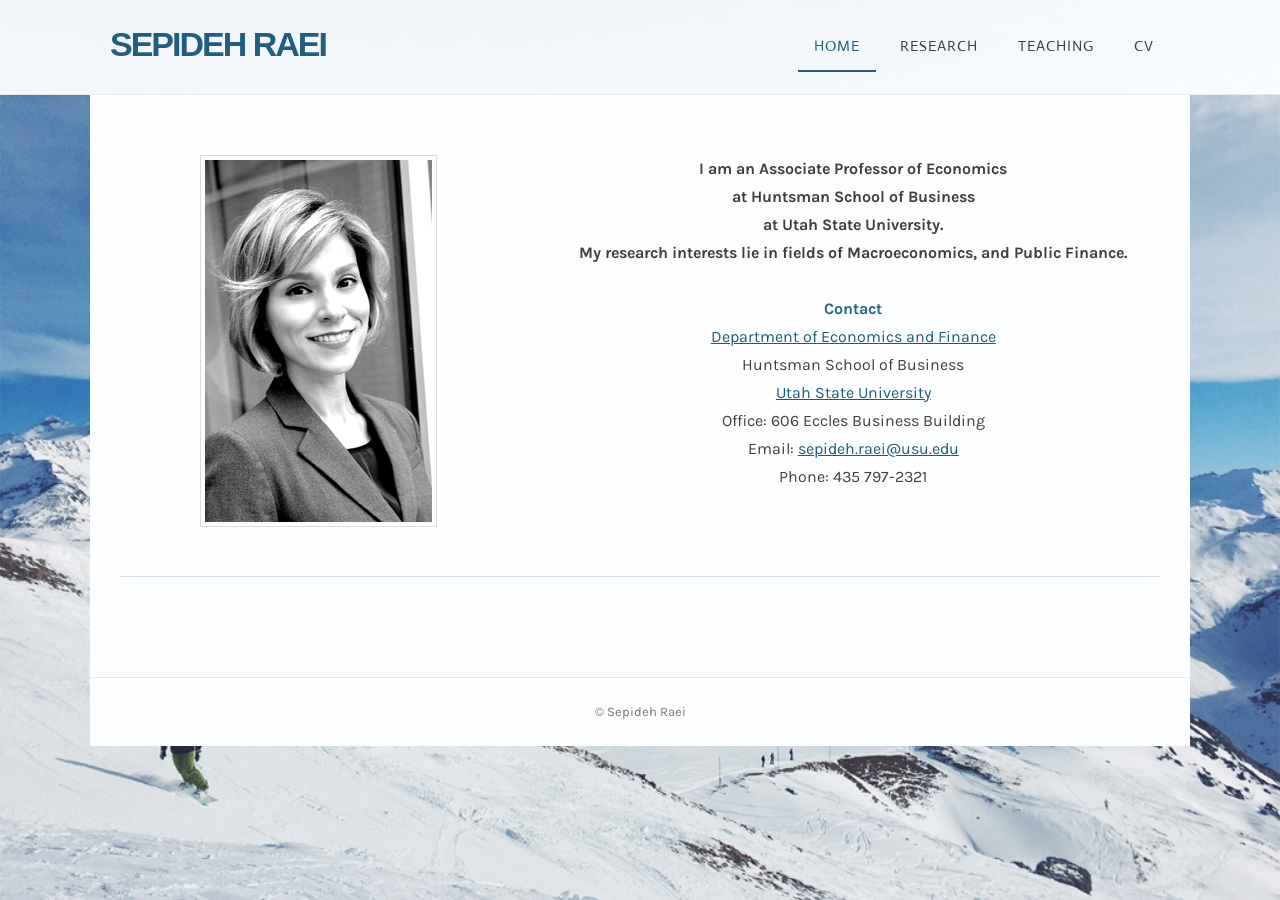
==== index.html @ d69e1bb4 "first draft" ====
<!DOCTYPE html>
<html lang="en">
<head>
	<meta charset="utf-8" />
	<meta name="viewport" content="width=device-width, initial-scale=1.0" />
	<title>Sepideh Raei - Home</title>
	<meta name="description" content="Sepideh Raei — Associate Professor of Economics at the Huntsman School of Business, Utah State University. Research in Macroeconomics and Public Finance." />
	<meta property="og:site_name" content="SEPIDEH RAEI" />
	<meta property="og:title" content="SEPIDEH RAEI" />
	<meta property="og:image" content="images/profile.png" />
	<link href="https://fonts.googleapis.com/css2?family=Karla:ital,wght@0,400;0,700;1,400&family=Actor&family=Bree+Serif&display=swap" rel="stylesheet" />
	<link rel="stylesheet" href="css/style.css" />
</head>
<body>

	<div id="header-wrap">
		<div id="header" class="container">
			<div id="logo"><a href="index.html">Sepideh Raei</a></div>
			<input type="checkbox" id="nav-toggle" />
			<label class="hamburger" for="nav-toggle">&#9776;</label>
			<nav class="site-nav">
				<ul>
					<li class="active"><a href="index.html">Home</a></li>
					<li><a href="research.html">Research</a></li>
					<li><a href="teaching.html">Teaching</a></li>
					<li><a href="cv.html">CV</a></li>
				</ul>
			</nav>
		</div>
	</div>

	<div id="main-wrap">
		<div class="home-columns">
			<div class="photo">
				<img src="images/profile.png" alt="Sepideh Raei" />
			</div>
			<div class="intro">
				<p class="lead">
					I am an Associate Professor of Economics<br />
					at Huntsman School of Business<br />
					at Utah State University.
				</p>
				<p class="lead">
					My research interests lie in fields of Macroeconomics, and Public Finance.
				</p>
				<br />
				<p>
					<span class="contact-label">Contact</span><br />
					<a href="https://huntsman.usu.edu/economicsandfinance/" target="_blank" rel="noopener">Department of Economics and Finance</a><br />
					Huntsman School of Business<br />
					<a href="https://www.usu.edu" target="_blank" rel="noopener">Utah State University</a><br />
					Office: 606 Eccles Business Building<br />
					Email: <a href="mailto:sepideh.raei@usu.edu">sepideh.raei@usu.edu</a><br />
					Phone: 435 797-2321
				</p>
			</div>
		</div>

		<hr class="styled-hr" />
	</div>

	<div id="footer-wrap">
		&copy; Sepideh Raei
	</div>

</body>
</html>
---- css/style.css ----
/* Replicated from the Weebly "Paper Trail" style theme used on sepidehraei.weebly.com */

:root {
  --title-color: #215d80;
  --body-text: #170e51;
  --muted-text: #3f3f3f;
  --accent: #24678d;
  --link-color: #205a7b;
  --section-bg: #fcfeff;
}

* {
  margin: 0;
  padding: 0;
  box-sizing: border-box;
}

html {
  scroll-behavior: smooth;
}

body {
  font-family: "Karla", "Helvetica Neue", Arial, sans-serif;
  font-size: 16px;
  line-height: 28px;
  color: var(--body-text);
  background-image: url("../images/background.png");
  background-repeat: no-repeat;
  background-position: 50% 41%;
  background-size: cover;
  background-attachment: fixed;
  background-color: var(--section-bg);
}

a {
  color: var(--link-color);
  text-decoration: underline;
}

a:hover {
  color: #205878;
}

.container {
  max-width: 1100px;
  margin: 0 auto;
  padding: 0 20px;
}

/* ---------- Header ---------- */

#header-wrap {
  background: rgba(252, 254, 255, 0.95);
  border-bottom: 1px solid #e3e9ee;
}

#header {
  display: flex;
  align-items: center;
  justify-content: space-between;
  flex-wrap: wrap;
  padding: 22px 20px;
}

#logo a {
  font-family: "Trebuchet MS", "Segoe UI", sans-serif;
  font-size: 34px;
  font-weight: 700;
  letter-spacing: -2px;
  text-transform: uppercase;
  color: var(--title-color);
  text-decoration: none;
}

nav.site-nav ul {
  list-style: none;
  display: flex;
  gap: 8px;
}

nav.site-nav a {
  font-family: "Actor", "Karla", sans-serif;
  display: block;
  padding: 10px 16px;
  font-size: 15px;
  color: var(--muted-text);
  text-decoration: none;
  text-transform: uppercase;
  letter-spacing: 1px;
}

nav.site-nav a:hover,
nav.site-nav li.active a {
  color: var(--title-color);
  border-bottom: 2px solid var(--title-color);
}

/* Mobile nav toggle */
#nav-toggle {
  display: none;
}

.hamburger {
  display: none;
  font-size: 28px;
  cursor: pointer;
  color: var(--title-color);
}

/* ---------- Main content ---------- */

#main-wrap {
  background-color: var(--section-bg);
  max-width: 1100px;
  margin: 0 auto;
  min-height: 60vh;
  padding: 40px 30px 60px;
}

h2.wsite-content-title {
  font-family: "Droid Sans", "Verdana", sans-serif;
  font-size: 27px;
  margin-bottom: 16px;
}

.paragraph {
  margin-bottom: 16px;
}

.section-heading {
  font-size: 24px;
  font-style: italic;
  font-weight: bold;
  color: #13094d;
  margin: 30px 0 10px;
}

.styled-hr {
  border: 0;
  border-top: 1px solid #d7dee4;
  margin: 40px 0;
}

/* Home page two-column layout */

.home-columns {
  display: flex;
  align-items: flex-start;
  gap: 30px;
  flex-wrap: wrap;
  padding-top: 20px;
}

.home-columns .photo {
  flex: 1 1 300px;
  text-align: center;
}

.home-columns .photo img {
  width: auto;
  max-width: 100%;
  border: 1px solid #dcdcdc;
  padding: 4px;
  background: #fff;
}

.home-columns .intro {
  flex: 2 1 420px;
  text-align: center;
  color: var(--muted-text);
}

.home-columns .intro .lead {
  font-weight: bold;
  color: var(--muted-text);
}

.contact-label {
  font-weight: bold;
  color: var(--accent);
}

/* Research page */

.pub-list {
  text-align: justify;
}

.pub-list ul {
  margin: 18px 0 6px 24px;
}

.pub-title a {
  color: var(--accent);
  font-size: 18px;
  font-weight: bold;
  font-style: italic;
}

.pub-meta {
  font-style: italic;
  color: #626262;
}

.abstract {
  font-style: italic;
  font-size: 15px;
  color: var(--body-text);
  margin: 8px 0 20px 24px;
}

/* Teaching page */

.teaching h3 {
  font-size: 22px;
  color: var(--accent);
  margin: 28px 0 8px;
}

.teaching h3 .subtitle {
  font-size: 18px;
}

.teaching ul {
  margin: 8px 0 8px 28px;
  color: #2a2a2a;
}

/* CV page */

.wsite-button {
  display: inline-block;
  background: var(--title-color);
  color: #fff;
  font-family: "Bree Serif", Georgia, serif;
  font-size: 16px;
  padding: 14px 28px;
  border-radius: 3px;
  text-decoration: none;
  margin: 10px 0;
}

.wsite-button:hover {
  background: #1a4a66;
  color: #fff;
}

.small-note {
  font-size: 13px;
  color: var(--muted-text);
}

/* ---------- Footer ---------- */

#footer-wrap {
  max-width: 1100px;
  margin: 0 auto;
  background: var(--section-bg);
  border-top: 1px solid #e3e9ee;
  padding: 20px 30px;
  font-size: 13px;
  color: #777;
  text-align: center;
}

/* ---------- Responsive ---------- */

@media screen and (max-width: 767px) {
  body {
    font-size: 15px;
    line-height: 25px;
  }

  #header {
    padding: 16px 20px;
  }

  #logo a {
    font-size: 26px;
  }

  .hamburger {
    display: block;
  }

  nav.site-nav {
    display: none;
    width: 100%;
  }

  #nav-toggle:checked ~ nav.site-nav {
    display: block;
  }

  nav.site-nav ul {
    flex-direction: column;
    gap: 0;
    padding-top: 10px;
  }

  .home-columns .intro {
    text-align: center;
  }
}
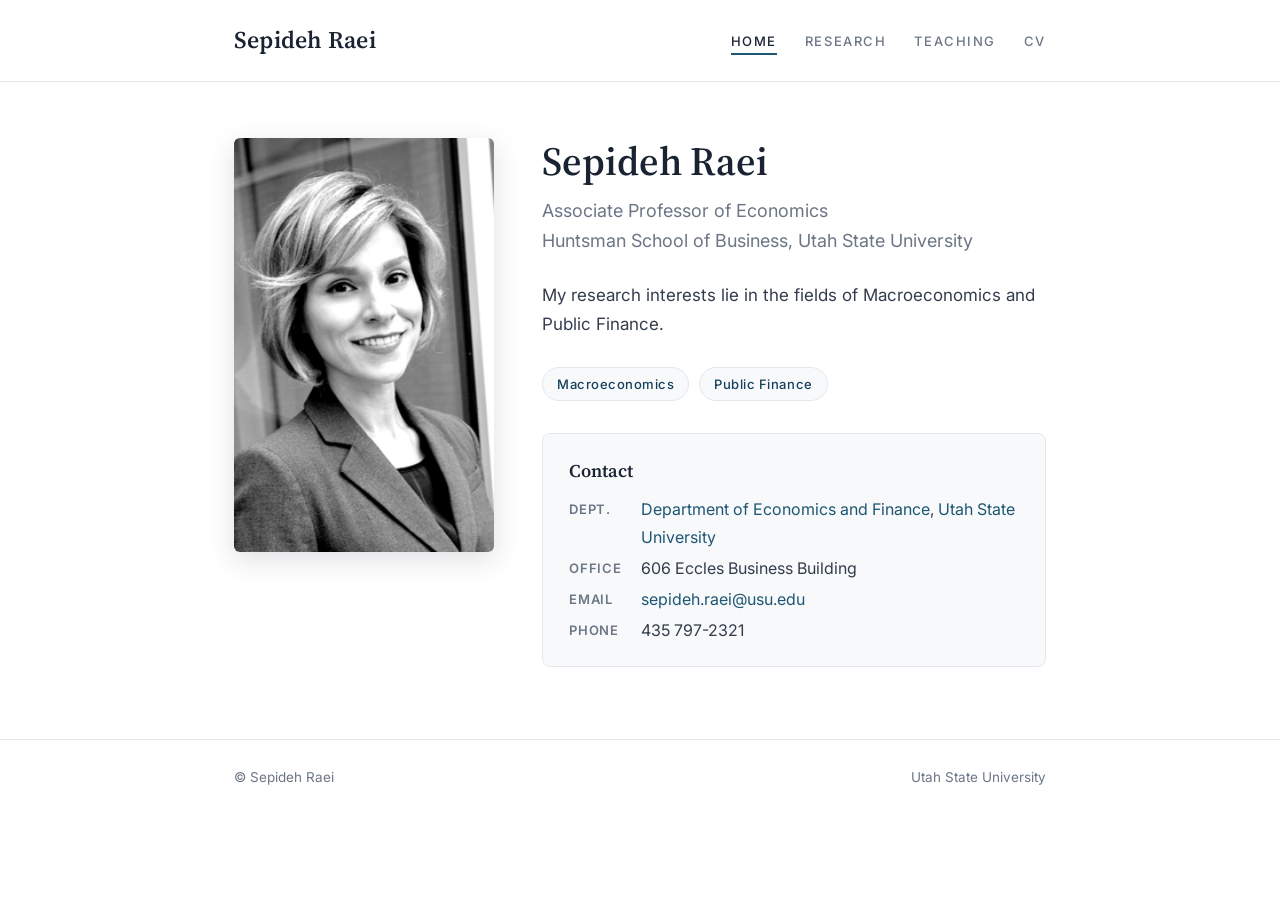
==== commit ebfab275: "Merge pull request #1 from SepidehRaei/dev Redesign: clean professional academic style, no backgroun" ====
--- a/index.html
+++ b/index.html
@@ -3,12 +3,12 @@
 <head>
 	<meta charset="utf-8" />
 	<meta name="viewport" content="width=device-width, initial-scale=1.0" />
-	<title>Sepideh Raei - Home</title>
+	<title>Sepideh Raei — Associate Professor of Economics</title>
 	<meta name="description" content="Sepideh Raei — Associate Professor of Economics at the Huntsman School of Business, Utah State University. Research in Macroeconomics and Public Finance." />
-	<meta property="og:site_name" content="SEPIDEH RAEI" />
-	<meta property="og:title" content="SEPIDEH RAEI" />
+	<meta property="og:site_name" content="Sepideh Raei" />
+	<meta property="og:title" content="Sepideh Raei" />
 	<meta property="og:image" content="images/profile.png" />
-	<link href="https://fonts.googleapis.com/css2?family=Karla:ital,wght@0,400;0,700;1,400&family=Actor&family=Bree+Serif&display=swap" rel="stylesheet" />
+	<link href="https://fonts.googleapis.com/css2?family=Inter:wght@400;500;600&family=Source+Serif+4:opsz,wght@8..60,400;8..60,600&display=swap" rel="stylesheet" />
 	<link rel="stylesheet" href="css/style.css" />
 </head>
 <body>
@@ -29,38 +29,47 @@
 		</div>
 	</div>
 
-	<div id="main-wrap">
-		<div class="home-columns">
-			<div class="photo">
-				<img src="images/profile.png" alt="Sepideh Raei" />
-			</div>
-			<div class="intro">
-				<p class="lead">
-					I am an Associate Professor of Economics<br />
-					at Huntsman School of Business<br />
-					at Utah State University.
-				</p>
-				<p class="lead">
-					My research interests lie in fields of Macroeconomics, and Public Finance.
-				</p>
-				<br />
-				<p>
-					<span class="contact-label">Contact</span><br />
-					<a href="https://huntsman.usu.edu/economicsandfinance/" target="_blank" rel="noopener">Department of Economics and Finance</a><br />
-					Huntsman School of Business<br />
-					<a href="https://www.usu.edu" target="_blank" rel="noopener">Utah State University</a><br />
-					Office: 606 Eccles Business Building<br />
-					Email: <a href="mailto:sepideh.raei@usu.edu">sepideh.raei@usu.edu</a><br />
-					Phone: 435 797-2321
-				</p>
+	<main>
+		<div class="container">
+			<div class="hero">
+				<div class="photo">
+					<img src="images/profile.png" alt="Portrait of Sepideh Raei" />
+				</div>
+				<div class="intro">
+					<h1>Sepideh Raei</h1>
+					<p class="role">Associate Professor of Economics<br />
+					Huntsman School of Business, Utah State University</p>
+
+					<p class="lead">My research interests lie in the fields of Macroeconomics and Public Finance.</p>
+
+					<div class="interests">
+						<span>Macroeconomics</span>
+						<span>Public Finance</span>
+					</div>
+
+					<div class="contact-card">
+						<h2>Contact</h2>
+						<dl>
+							<dt>Dept.</dt>
+							<dd><a href="https://huntsman.usu.edu/economicsandfinance/" target="_blank" rel="noopener">Department of Economics and Finance</a>, <a href="https://www.usu.edu" target="_blank" rel="noopener">Utah State University</a></dd>
+							<dt>Office</dt>
+							<dd>606 Eccles Business Building</dd>
+							<dt>Email</dt>
+							<dd><a href="mailto:sepideh.raei@usu.edu">sepideh.raei@usu.edu</a></dd>
+							<dt>Phone</dt>
+							<dd>435 797-2321</dd>
+						</dl>
+					</div>
+				</div>
 			</div>
 		</div>
-
-		<hr class="styled-hr" />
-	</div>
+	</main>
 
 	<div id="footer-wrap">
-		&copy; Sepideh Raei
+		<div class="container">
+			<span>&copy; Sepideh Raei</span>
+			<span>Utah State University</span>
+		</div>
 	</div>
 
 </body>
--- a/css/style.css
+++ b/css/style.css
@@ -1,12 +1,17 @@
-/* Replicated from the Weebly "Paper Trail" style theme used on sepidehraei.weebly.com */
+/* Redesign (dev branch): clean, professional academic style.
+   No background image — white canvas, serif display type, restrained accent color. */
 
 :root {
-  --title-color: #215d80;
-  --body-text: #170e51;
-  --muted-text: #3f3f3f;
-  --accent: #24678d;
-  --link-color: #205a7b;
-  --section-bg: #fcfeff;
+  --ink: #1a2332;
+  --body-text: #333d4d;
+  --muted: #6b7686;
+  --accent: #1f5673;
+  --accent-dark: #16405a;
+  --rule: #e4e8ee;
+  --bg: #ffffff;
+  --bg-soft: #f7f9fb;
+  --serif: "Source Serif 4", Georgia, "Times New Roman", serif;
+  --sans: "Inter", "Helvetica Neue", Arial, sans-serif;
 }
 
 * {
@@ -20,38 +25,40 @@
 }
 
 body {
-  font-family: "Karla", "Helvetica Neue", Arial, sans-serif;
+  font-family: var(--sans);
   font-size: 16px;
-  line-height: 28px;
+  line-height: 1.7;
   color: var(--body-text);
-  background-image: url("../images/background.png");
-  background-repeat: no-repeat;
-  background-position: 50% 41%;
-  background-size: cover;
-  background-attachment: fixed;
-  background-color: var(--section-bg);
+  background: var(--bg);
+  -webkit-font-smoothing: antialiased;
 }
 
 a {
-  color: var(--link-color);
-  text-decoration: underline;
+  color: var(--accent);
+  text-decoration: none;
+  border-bottom: 1px solid transparent;
+  transition: color 0.15s ease, border-color 0.15s ease;
 }
 
 a:hover {
-  color: #205878;
+  color: var(--accent-dark);
+  border-bottom-color: currentColor;
 }
 
 .container {
-  max-width: 1100px;
+  max-width: 860px;
   margin: 0 auto;
-  padding: 0 20px;
+  padding: 0 24px;
 }
 
 /* ---------- Header ---------- */
 
 #header-wrap {
-  background: rgba(252, 254, 255, 0.95);
-  border-bottom: 1px solid #e3e9ee;
+  border-bottom: 1px solid var(--rule);
+  background: var(--bg);
+  position: sticky;
+  top: 0;
+  z-index: 10;
 }
 
 #header {
@@ -59,40 +66,43 @@
   align-items: center;
   justify-content: space-between;
   flex-wrap: wrap;
-  padding: 22px 20px;
+  padding-top: 20px;
+  padding-bottom: 20px;
 }
 
 #logo a {
-  font-family: "Trebuchet MS", "Segoe UI", sans-serif;
-  font-size: 34px;
-  font-weight: 700;
-  letter-spacing: -2px;
-  text-transform: uppercase;
-  color: var(--title-color);
-  text-decoration: none;
+  font-family: var(--serif);
+  font-size: 24px;
+  font-weight: 600;
+  letter-spacing: 0.01em;
+  color: var(--ink);
+  border-bottom: none;
 }
 
 nav.site-nav ul {
   list-style: none;
   display: flex;
-  gap: 8px;
+  gap: 28px;
 }
 
 nav.site-nav a {
-  font-family: "Actor", "Karla", sans-serif;
-  display: block;
-  padding: 10px 16px;
-  font-size: 15px;
-  color: var(--muted-text);
-  text-decoration: none;
+  font-size: 13px;
+  font-weight: 500;
+  letter-spacing: 0.12em;
   text-transform: uppercase;
-  letter-spacing: 1px;
-}
-
-nav.site-nav a:hover,
+  color: var(--muted);
+  padding: 4px 0;
+  border-bottom: 2px solid transparent;
+}
+
+nav.site-nav a:hover {
+  color: var(--ink);
+  border-bottom-color: var(--rule);
+}
+
 nav.site-nav li.active a {
-  color: var(--title-color);
-  border-bottom: 2px solid var(--title-color);
+  color: var(--ink);
+  border-bottom-color: var(--accent);
 }
 
 /* Mobile nav toggle */
@@ -102,181 +112,373 @@
 
 .hamburger {
   display: none;
-  font-size: 28px;
+  font-size: 26px;
   cursor: pointer;
-  color: var(--title-color);
-}
-
-/* ---------- Main content ---------- */
-
-#main-wrap {
-  background-color: var(--section-bg);
-  max-width: 1100px;
-  margin: 0 auto;
-  min-height: 60vh;
-  padding: 40px 30px 60px;
-}
-
-h2.wsite-content-title {
-  font-family: "Droid Sans", "Verdana", sans-serif;
-  font-size: 27px;
-  margin-bottom: 16px;
-}
-
-.paragraph {
-  margin-bottom: 16px;
-}
-
-.section-heading {
+  color: var(--ink);
+  line-height: 1;
+}
+
+/* ---------- Page scaffolding ---------- */
+
+main {
+  padding: 56px 0 72px;
+  min-height: 62vh;
+}
+
+.page-title {
+  font-family: var(--serif);
+  font-size: 34px;
+  font-weight: 600;
+  color: var(--ink);
+  margin-bottom: 6px;
+}
+
+.page-subtitle {
+  color: var(--muted);
+  margin-bottom: 40px;
+}
+
+h2.section-heading {
+  font-family: var(--serif);
   font-size: 24px;
+  font-weight: 600;
+  color: var(--ink);
+  margin: 48px 0 20px;
+  padding-bottom: 10px;
+  border-bottom: 1px solid var(--rule);
+}
+
+h2.section-heading:first-of-type {
+  margin-top: 0;
+}
+
+/* ---------- Home ---------- */
+
+.hero {
+  display: flex;
+  gap: 48px;
+  align-items: flex-start;
+  flex-wrap: wrap;
+}
+
+.hero .photo {
+  flex: 0 0 260px;
+}
+
+.hero .photo img {
+  width: 100%;
+  border-radius: 6px;
+  box-shadow: 0 8px 28px rgba(26, 35, 50, 0.14);
+}
+
+.hero .intro {
+  flex: 1 1 380px;
+}
+
+.hero h1 {
+  font-family: var(--serif);
+  font-size: 40px;
+  font-weight: 600;
+  line-height: 1.15;
+  color: var(--ink);
+  margin-bottom: 12px;
+}
+
+.hero .role {
+  font-size: 18px;
+  color: var(--muted);
+  margin-bottom: 24px;
+}
+
+.hero .lead {
+  font-size: 17px;
+  margin-bottom: 28px;
+}
+
+.interests {
+  display: flex;
+  gap: 10px;
+  flex-wrap: wrap;
+  margin-bottom: 32px;
+}
+
+.interests span {
+  font-size: 13px;
+  font-weight: 500;
+  letter-spacing: 0.04em;
+  color: var(--accent-dark);
+  background: var(--bg-soft);
+  border: 1px solid var(--rule);
+  border-radius: 999px;
+  padding: 5px 14px;
+}
+
+.contact-card {
+  background: var(--bg-soft);
+  border: 1px solid var(--rule);
+  border-radius: 8px;
+  padding: 22px 26px;
+}
+
+.contact-card h2 {
+  font-family: var(--serif);
+  font-size: 18px;
+  font-weight: 600;
+  color: var(--ink);
+  margin-bottom: 10px;
+}
+
+.contact-card dl {
+  display: grid;
+  grid-template-columns: 72px 1fr;
+  row-gap: 4px;
+}
+
+.contact-card dt {
+  font-size: 13px;
+  font-weight: 600;
+  letter-spacing: 0.06em;
+  text-transform: uppercase;
+  color: var(--muted);
+  line-height: 27px;
+}
+
+.contact-card dd {
+  margin: 0;
+}
+
+/* ---------- Research ---------- */
+
+.pub {
+  padding: 22px 0;
+  border-bottom: 1px solid var(--rule);
+}
+
+.pub:last-child {
+  border-bottom: none;
+}
+
+.pub .title {
+  font-family: var(--serif);
+  font-size: 19px;
+  font-weight: 600;
+  line-height: 1.4;
+  color: var(--ink);
+}
+
+.pub .title a {
+  color: inherit;
+}
+
+.pub .title a:hover {
+  color: var(--accent);
+}
+
+.pub .meta {
+  font-size: 15px;
+  color: var(--muted);
+  margin-top: 4px;
+}
+
+.pub .meta .journal {
   font-style: italic;
-  font-weight: bold;
-  color: #13094d;
-  margin: 30px 0 10px;
-}
-
-.styled-hr {
-  border: 0;
-  border-top: 1px solid #d7dee4;
-  margin: 40px 0;
-}
-
-/* Home page two-column layout */
-
-.home-columns {
+}
+
+.pub .links {
+  margin-top: 8px;
   display: flex;
-  align-items: flex-start;
-  gap: 30px;
+  gap: 10px;
   flex-wrap: wrap;
-  padding-top: 20px;
-}
-
-.home-columns .photo {
-  flex: 1 1 300px;
+}
+
+.pub .links a {
+  font-size: 12.5px;
+  font-weight: 500;
+  letter-spacing: 0.05em;
+  text-transform: uppercase;
+  color: var(--accent);
+  border: 1px solid var(--rule);
+  border-radius: 4px;
+  padding: 3px 10px;
+}
+
+.pub .links a:hover {
+  border-color: var(--accent);
+  background: var(--bg-soft);
+}
+
+.pub details {
+  margin-top: 10px;
+}
+
+.pub summary {
+  font-size: 13.5px;
+  font-weight: 500;
+  letter-spacing: 0.05em;
+  text-transform: uppercase;
+  color: var(--muted);
+  cursor: pointer;
+  user-select: none;
+}
+
+.pub summary:hover {
+  color: var(--accent);
+}
+
+.pub details p {
+  font-size: 15px;
+  line-height: 1.75;
+  color: var(--body-text);
+  margin-top: 10px;
+  padding-left: 16px;
+  border-left: 3px solid var(--rule);
+}
+
+ul.wip-list {
+  list-style: none;
+}
+
+ul.wip-list li {
+  padding: 14px 0;
+  border-bottom: 1px solid var(--rule);
+}
+
+ul.wip-list li:last-child {
+  border-bottom: none;
+}
+
+ul.wip-list .title {
+  font-family: var(--serif);
+  font-size: 17px;
+  font-weight: 600;
+  color: var(--ink);
+}
+
+ul.wip-list .coauthors {
+  font-size: 15px;
+  color: var(--muted);
+}
+
+/* ---------- Teaching ---------- */
+
+.teaching-block {
+  margin-bottom: 8px;
+}
+
+.teaching-block h3 {
+  font-family: var(--serif);
+  font-size: 19px;
+  font-weight: 600;
+  color: var(--ink);
+  margin: 28px 0 8px;
+}
+
+.teaching-block h3 .subtitle {
+  font-size: 15px;
+  font-weight: 400;
+  color: var(--muted);
+}
+
+.teaching-block p.level {
+  font-size: 13px;
+  font-weight: 600;
+  letter-spacing: 0.06em;
+  text-transform: uppercase;
+  color: var(--muted);
+  margin-top: 14px;
+}
+
+.teaching-block ul {
+  list-style: none;
+  margin-top: 6px;
+}
+
+.teaching-block li {
+  padding: 7px 0 7px 18px;
+  position: relative;
+}
+
+.teaching-block li::before {
+  content: "";
+  position: absolute;
+  left: 0;
+  top: 17px;
+  width: 6px;
+  height: 6px;
+  border-radius: 50%;
+  background: var(--accent);
+  opacity: 0.55;
+}
+
+.award-year {
+  color: var(--muted);
+  font-size: 14px;
+}
+
+/* ---------- CV ---------- */
+
+.cv-card {
+  background: var(--bg-soft);
+  border: 1px solid var(--rule);
+  border-radius: 8px;
+  padding: 40px;
   text-align: center;
-}
-
-.home-columns .photo img {
-  width: auto;
-  max-width: 100%;
-  border: 1px solid #dcdcdc;
-  padding: 4px;
-  background: #fff;
-}
-
-.home-columns .intro {
-  flex: 2 1 420px;
-  text-align: center;
-  color: var(--muted-text);
-}
-
-.home-columns .intro .lead {
-  font-weight: bold;
-  color: var(--muted-text);
-}
-
-.contact-label {
-  font-weight: bold;
-  color: var(--accent);
-}
-
-/* Research page */
-
-.pub-list {
-  text-align: justify;
-}
-
-.pub-list ul {
-  margin: 18px 0 6px 24px;
-}
-
-.pub-title a {
-  color: var(--accent);
-  font-size: 18px;
-  font-weight: bold;
-  font-style: italic;
-}
-
-.pub-meta {
-  font-style: italic;
-  color: #626262;
-}
-
-.abstract {
-  font-style: italic;
+  max-width: 480px;
+  margin: 24px auto 0;
+}
+
+.cv-card p {
+  margin-bottom: 22px;
+  color: var(--muted);
+}
+
+.button {
+  display: inline-block;
+  background: var(--accent);
+  color: #fff;
   font-size: 15px;
-  color: var(--body-text);
-  margin: 8px 0 20px 24px;
-}
-
-/* Teaching page */
-
-.teaching h3 {
-  font-size: 22px;
-  color: var(--accent);
-  margin: 28px 0 8px;
-}
-
-.teaching h3 .subtitle {
-  font-size: 18px;
-}
-
-.teaching ul {
-  margin: 8px 0 8px 28px;
-  color: #2a2a2a;
-}
-
-/* CV page */
-
-.wsite-button {
-  display: inline-block;
-  background: var(--title-color);
+  font-weight: 600;
+  letter-spacing: 0.03em;
+  padding: 13px 30px;
+  border-radius: 6px;
+  border-bottom: none;
+  transition: background 0.15s ease;
+}
+
+.button:hover {
+  background: var(--accent-dark);
   color: #fff;
-  font-family: "Bree Serif", Georgia, serif;
-  font-size: 16px;
-  padding: 14px 28px;
-  border-radius: 3px;
-  text-decoration: none;
-  margin: 10px 0;
-}
-
-.wsite-button:hover {
-  background: #1a4a66;
-  color: #fff;
+  border-bottom: none;
 }
 
 .small-note {
-  font-size: 13px;
-  color: var(--muted-text);
+  font-size: 13.5px;
+  color: var(--muted);
+  margin-top: 18px;
 }
 
 /* ---------- Footer ---------- */
 
 #footer-wrap {
-  max-width: 1100px;
-  margin: 0 auto;
-  background: var(--section-bg);
-  border-top: 1px solid #e3e9ee;
-  padding: 20px 30px;
-  font-size: 13px;
-  color: #777;
-  text-align: center;
+  border-top: 1px solid var(--rule);
+  padding: 26px 0;
+  font-size: 13.5px;
+  color: var(--muted);
+}
+
+#footer-wrap .container {
+  display: flex;
+  justify-content: space-between;
+  flex-wrap: wrap;
+  gap: 8px;
 }
 
 /* ---------- Responsive ---------- */
 
-@media screen and (max-width: 767px) {
-  body {
-    font-size: 15px;
-    line-height: 25px;
-  }
-
+@media screen and (max-width: 720px) {
   #header {
-    padding: 16px 20px;
-  }
-
-  #logo a {
-    font-size: 26px;
+    padding-top: 14px;
+    padding-bottom: 14px;
   }
 
   .hamburger {
@@ -295,10 +497,34 @@
   nav.site-nav ul {
     flex-direction: column;
     gap: 0;
-    padding-top: 10px;
-  }
-
-  .home-columns .intro {
-    text-align: center;
-  }
-}
+    padding: 10px 0 6px;
+  }
+
+  nav.site-nav a {
+    display: block;
+    padding: 10px 0;
+  }
+
+  main {
+    padding: 36px 0 56px;
+  }
+
+  .hero h1 {
+    font-size: 32px;
+  }
+
+  .hero .photo {
+    flex-basis: 100%;
+    max-width: 300px;
+    margin: 0 auto;
+  }
+
+  .contact-card dl {
+    grid-template-columns: 1fr;
+  }
+
+  .contact-card dt {
+    line-height: 1.4;
+    margin-top: 8px;
+  }
+}
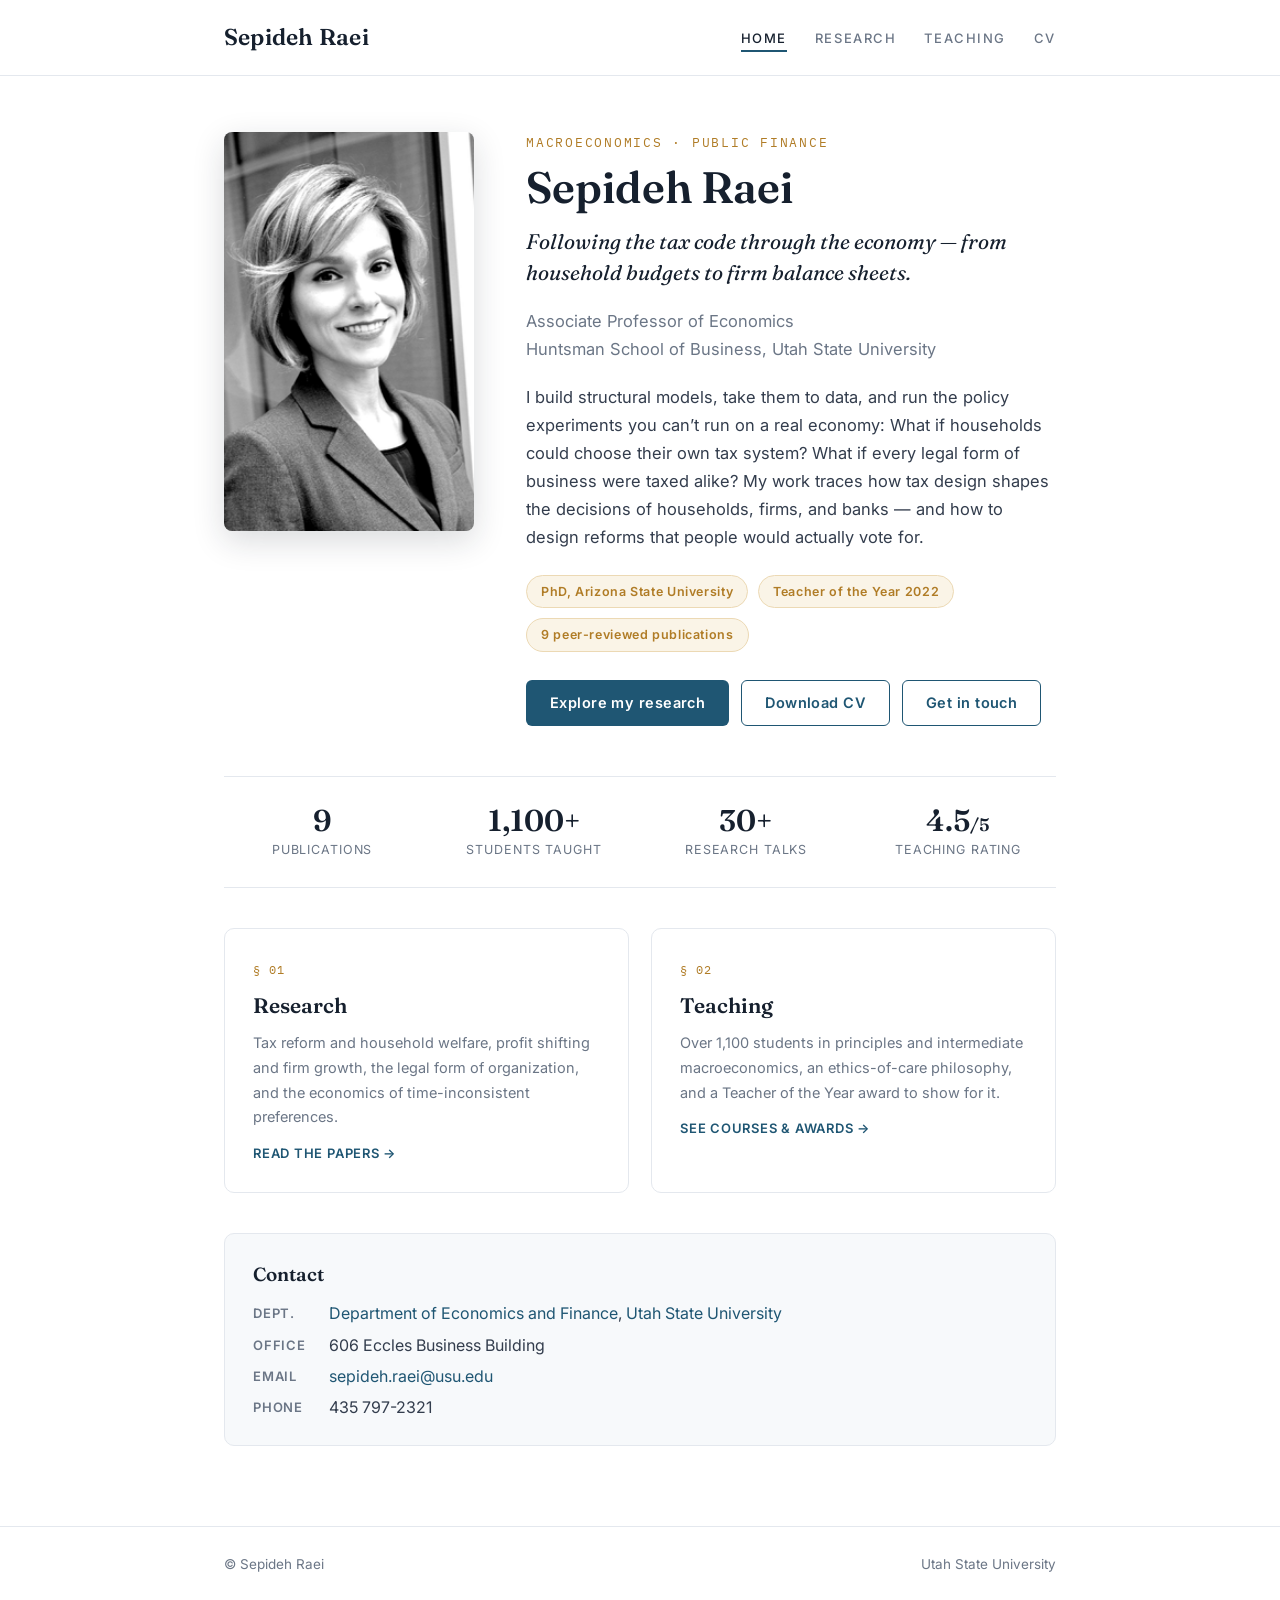
==== commit 79482121: "Redesign: featured research hooks, teaching philosophy & course cards, PJ-style typography - Researc" ====
--- a/index.html
+++ b/index.html
@@ -8,7 +8,7 @@
 	<meta property="og:site_name" content="Sepideh Raei" />
 	<meta property="og:title" content="Sepideh Raei" />
 	<meta property="og:image" content="images/profile.png" />
-	<link href="https://fonts.googleapis.com/css2?family=Inter:wght@400;500;600&family=Source+Serif+4:opsz,wght@8..60,400;8..60,600&display=swap" rel="stylesheet" />
+	<link href="https://fonts.googleapis.com/css2?family=Inter:wght@400;500;600&family=Fraunces:ital,opsz,wght@0,9..144,400;0,9..144,600;1,9..144,400&family=IBM+Plex+Mono:wght@400;500&display=swap" rel="stylesheet" />
 	<link rel="stylesheet" href="css/style.css" />
 </head>
 <body>
@@ -36,31 +36,62 @@
 					<img src="images/profile.png" alt="Portrait of Sepideh Raei" />
 				</div>
 				<div class="intro">
+					<p class="eyebrow">Macroeconomics &middot; Public Finance</p>
 					<h1>Sepideh Raei</h1>
+					<p class="tagline">Following the tax code through the economy &mdash; from household budgets to firm balance sheets.</p>
 					<p class="role">Associate Professor of Economics<br />
 					Huntsman School of Business, Utah State University</p>
 
-					<p class="lead">My research interests lie in the fields of Macroeconomics and Public Finance.</p>
+					<p class="lead">I build structural models, take them to data, and run the policy experiments you can&rsquo;t run on a real economy: What if households could choose their own tax system? What if every legal form of business were taxed alike? My work traces how tax design shapes the decisions of households, firms, and banks &mdash; and how to design reforms that people would actually vote for.</p>
 
-					<div class="interests">
-						<span>Macroeconomics</span>
-						<span>Public Finance</span>
+					<div class="badges">
+						<span>PhD, Arizona State University</span>
+						<span>Teacher of the Year 2022</span>
+						<span>9 peer-reviewed publications</span>
 					</div>
 
-					<div class="contact-card">
-						<h2>Contact</h2>
-						<dl>
-							<dt>Dept.</dt>
-							<dd><a href="https://huntsman.usu.edu/economicsandfinance/" target="_blank" rel="noopener">Department of Economics and Finance</a>, <a href="https://www.usu.edu" target="_blank" rel="noopener">Utah State University</a></dd>
-							<dt>Office</dt>
-							<dd>606 Eccles Business Building</dd>
-							<dt>Email</dt>
-							<dd><a href="mailto:sepideh.raei@usu.edu">sepideh.raei@usu.edu</a></dd>
-							<dt>Phone</dt>
-							<dd>435 797-2321</dd>
-						</dl>
+					<div class="cta-row">
+						<a class="button" href="research.html">Explore my research</a>
+						<a class="button ghost" href="files/cv_sepideh_raei_junuary_2026.pdf">Download CV</a>
+						<a class="button ghost" href="mailto:sepideh.raei@usu.edu">Get in touch</a>
 					</div>
 				</div>
+			</div>
+
+			<div class="stats">
+				<div class="stat"><div class="n">9</div><div class="l">Publications</div></div>
+				<div class="stat"><div class="n">1,100+</div><div class="l">Students taught</div></div>
+				<div class="stat"><div class="n">30+</div><div class="l">Research talks</div></div>
+				<div class="stat"><div class="n">4.5<span style="font-size:60%">/5</span></div><div class="l">Teaching rating</div></div>
+			</div>
+
+			<div class="teasers">
+				<a class="teaser" href="research.html">
+					<span class="no">&sect; 01</span>
+					<h3>Research</h3>
+					<p>Tax reform and household welfare, profit shifting and firm growth, the legal form of organization, and the economics of time-inconsistent preferences.</p>
+					<span class="go">Read the papers &rarr;</span>
+				</a>
+				<a class="teaser" href="teaching.html">
+					<span class="no">&sect; 02</span>
+					<h3>Teaching</h3>
+					<p>Over 1,100 students in principles and intermediate macroeconomics, an ethics-of-care philosophy, and a Teacher of the Year award to show for it.</p>
+					<span class="go">See courses &amp; awards &rarr;</span>
+				</a>
+			</div>
+
+			<div class="contact-card">
+				<h2>Contact</h2>
+				<dl>
+					<dt>Dept.</dt>
+					<dd><a href="https://huntsman.usu.edu/economicsandfinance/" target="_blank" rel="noopener">Department of Economics and Finance</a>, <a href="https://www.usu.edu" target="_blank" rel="noopener">Utah State University</a></dd>
+					<dt>Office</dt>
+					<dd>606 Eccles Business Building</dd>
+					<dt>Email</dt>
+					<dd><a href="mailto:sepideh.raei@usu.edu">sepideh.raei@usu.edu</a></dd>
+					<dt>Phone</dt>
+					<dd>435 797-2321</dd>
+				</dl>
 			</div>
 		</div>
 	</main>
--- a/css/style.css
+++ b/css/style.css
@@ -1,17 +1,21 @@
-/* Redesign (dev branch): clean, professional academic style.
-   No background image — white canvas, serif display type, restrained accent color. */
+/* Redesign (dev1 branch): typography-driven academic site.
+   Hand-built, zero frameworks. Serif display (Fraunces) + Inter body,
+   numbered sections, credential badges, themed research groups. */
 
 :root {
-  --ink: #1a2332;
+  --ink: #16202e;
   --body-text: #333d4d;
   --muted: #6b7686;
   --accent: #1f5673;
   --accent-dark: #16405a;
+  --gold: #b07c26;
+  --gold-soft: #faf4e7;
   --rule: #e4e8ee;
   --bg: #ffffff;
   --bg-soft: #f7f9fb;
-  --serif: "Source Serif 4", Georgia, "Times New Roman", serif;
+  --serif: "Fraunces", "Source Serif 4", Georgia, "Times New Roman", serif;
   --sans: "Inter", "Helvetica Neue", Arial, sans-serif;
+  --mono: "IBM Plex Mono", "SF Mono", Menlo, monospace;
 }
 
 * {
@@ -46,7 +50,7 @@
 }
 
 .container {
-  max-width: 860px;
+  max-width: 880px;
   margin: 0 auto;
   padding: 0 24px;
 }
@@ -55,7 +59,8 @@
 
 #header-wrap {
   border-bottom: 1px solid var(--rule);
-  background: var(--bg);
+  background: rgba(255, 255, 255, 0.94);
+  backdrop-filter: blur(6px);
   position: sticky;
   top: 0;
   z-index: 10;
@@ -66,13 +71,13 @@
   align-items: center;
   justify-content: space-between;
   flex-wrap: wrap;
-  padding-top: 20px;
-  padding-bottom: 20px;
+  padding-top: 18px;
+  padding-bottom: 18px;
 }
 
 #logo a {
   font-family: var(--serif);
-  font-size: 24px;
+  font-size: 23px;
   font-weight: 600;
   letter-spacing: 0.01em;
   color: var(--ink);
@@ -105,7 +110,6 @@
   border-bottom-color: var(--accent);
 }
 
-/* Mobile nav toggle */
 #nav-toggle {
   display: none;
 }
@@ -121,108 +125,278 @@
 /* ---------- Page scaffolding ---------- */
 
 main {
-  padding: 56px 0 72px;
+  padding: 56px 0 80px;
   min-height: 62vh;
 }
 
 .page-title {
   font-family: var(--serif);
-  font-size: 34px;
+  font-size: 38px;
   font-weight: 600;
   color: var(--ink);
   margin-bottom: 6px;
+  line-height: 1.15;
 }
 
 .page-subtitle {
   color: var(--muted);
-  margin-bottom: 40px;
-}
-
-h2.section-heading {
-  font-family: var(--serif);
-  font-size: 24px;
-  font-weight: 600;
-  color: var(--ink);
-  margin: 48px 0 20px;
-  padding-bottom: 10px;
-  border-bottom: 1px solid var(--rule);
-}
-
-h2.section-heading:first-of-type {
+  font-size: 17px;
+  margin-bottom: 44px;
+  max-width: 640px;
+}
+
+/* Numbered section headings (§ 01 …) */
+.section-head {
+  display: flex;
+  align-items: baseline;
+  gap: 14px;
+  margin: 60px 0 8px;
+  padding-top: 18px;
+  border-top: 2px solid var(--ink);
+}
+
+.section-head:first-of-type {
   margin-top: 0;
+}
+
+.section-head .no {
+  font-family: var(--mono);
+  font-size: 13px;
+  letter-spacing: 0.08em;
+  color: var(--gold);
+  white-space: nowrap;
+}
+
+.section-head h2 {
+  font-family: var(--serif);
+  font-size: 26px;
+  font-weight: 600;
+  color: var(--ink);
+  line-height: 1.25;
+}
+
+.section-lede {
+  color: var(--muted);
+  font-size: 15.5px;
+  max-width: 660px;
+  margin-bottom: 26px;
 }
 
 /* ---------- Home ---------- */
 
 .hero {
   display: flex;
-  gap: 48px;
+  gap: 52px;
   align-items: flex-start;
   flex-wrap: wrap;
+  margin-bottom: 30px;
 }
 
 .hero .photo {
-  flex: 0 0 260px;
+  flex: 0 0 250px;
 }
 
 .hero .photo img {
   width: 100%;
-  border-radius: 6px;
-  box-shadow: 0 8px 28px rgba(26, 35, 50, 0.14);
+  border-radius: 8px;
+  box-shadow: 0 10px 32px rgba(22, 32, 46, 0.16);
 }
 
 .hero .intro {
-  flex: 1 1 380px;
+  flex: 1 1 400px;
+}
+
+.eyebrow {
+  font-family: var(--mono);
+  font-size: 12.5px;
+  letter-spacing: 0.14em;
+  text-transform: uppercase;
+  color: var(--gold);
+  margin-bottom: 10px;
 }
 
 .hero h1 {
   font-family: var(--serif);
-  font-size: 40px;
-  font-weight: 600;
-  line-height: 1.15;
-  color: var(--ink);
-  margin-bottom: 12px;
+  font-size: 44px;
+  font-weight: 600;
+  line-height: 1.1;
+  color: var(--ink);
+  margin-bottom: 14px;
+}
+
+.hero .tagline {
+  font-family: var(--serif);
+  font-size: 21px;
+  font-weight: 400;
+  font-style: italic;
+  line-height: 1.5;
+  color: var(--ink);
+  margin-bottom: 18px;
 }
 
 .hero .role {
-  font-size: 18px;
-  color: var(--muted);
+  font-size: 16.5px;
+  color: var(--muted);
+  margin-bottom: 20px;
+}
+
+.hero .lead {
+  font-size: 16.5px;
   margin-bottom: 24px;
-}
-
-.hero .lead {
-  font-size: 17px;
-  margin-bottom: 28px;
-}
-
-.interests {
+  max-width: 560px;
+}
+
+.badges {
   display: flex;
   gap: 10px;
   flex-wrap: wrap;
-  margin-bottom: 32px;
-}
-
-.interests span {
-  font-size: 13px;
-  font-weight: 500;
-  letter-spacing: 0.04em;
-  color: var(--accent-dark);
-  background: var(--bg-soft);
-  border: 1px solid var(--rule);
+  margin-bottom: 28px;
+}
+
+.badges span {
+  font-size: 12.5px;
+  font-weight: 600;
+  letter-spacing: 0.05em;
+  color: var(--gold);
+  background: var(--gold-soft);
+  border: 1px solid #ecd9b4;
   border-radius: 999px;
   padding: 5px 14px;
+}
+
+.cta-row {
+  display: flex;
+  gap: 12px;
+  flex-wrap: wrap;
+  margin-bottom: 8px;
+}
+
+.button {
+  display: inline-block;
+  background: var(--accent);
+  color: #fff;
+  font-size: 14.5px;
+  font-weight: 600;
+  letter-spacing: 0.03em;
+  padding: 11px 24px;
+  border-radius: 6px;
+  border-bottom: none;
+  transition: background 0.15s ease;
+}
+
+.button:hover {
+  background: var(--accent-dark);
+  color: #fff;
+  border-bottom: none;
+}
+
+.button.ghost {
+  background: transparent;
+  color: var(--accent);
+  border: 1px solid var(--accent);
+  padding: 10px 23px;
+}
+
+.button.ghost:hover {
+  background: var(--bg-soft);
+  color: var(--accent-dark);
+}
+
+/* Stats strip */
+.stats {
+  display: grid;
+  grid-template-columns: repeat(4, 1fr);
+  gap: 16px;
+  margin: 42px 0 10px;
+  padding: 26px 0;
+  border-top: 1px solid var(--rule);
+  border-bottom: 1px solid var(--rule);
+}
+
+.stats .stat {
+  text-align: center;
+}
+
+.stats .n {
+  font-family: var(--serif);
+  font-size: 30px;
+  font-weight: 600;
+  color: var(--ink);
+  line-height: 1.2;
+}
+
+.stats .l {
+  font-size: 12.5px;
+  letter-spacing: 0.07em;
+  text-transform: uppercase;
+  color: var(--muted);
+}
+
+/* Home teaser cards */
+.teasers {
+  display: grid;
+  grid-template-columns: 1fr 1fr;
+  gap: 22px;
+  margin-top: 40px;
+}
+
+.teaser {
+  display: block;
+  border: 1px solid var(--rule);
+  border-radius: 10px;
+  padding: 26px 28px;
+  color: var(--body-text);
+  transition: border-color 0.15s ease, box-shadow 0.15s ease;
+}
+
+.teaser:hover {
+  border-color: var(--accent);
+  box-shadow: 0 6px 22px rgba(22, 32, 46, 0.08);
+  color: var(--body-text);
+  border-bottom-color: var(--accent);
+}
+
+.teaser .no {
+  font-family: var(--mono);
+  font-size: 12px;
+  letter-spacing: 0.08em;
+  color: var(--gold);
+}
+
+.teaser h3 {
+  font-family: var(--serif);
+  font-size: 21px;
+  font-weight: 600;
+  color: var(--ink);
+  margin: 6px 0 8px;
+}
+
+.teaser p {
+  font-size: 14.5px;
+  color: var(--muted);
+}
+
+.teaser .go {
+  display: inline-block;
+  margin-top: 12px;
+  font-size: 13px;
+  font-weight: 600;
+  letter-spacing: 0.06em;
+  text-transform: uppercase;
+  color: var(--accent);
 }
 
 .contact-card {
   background: var(--bg-soft);
   border: 1px solid var(--rule);
-  border-radius: 8px;
-  padding: 22px 26px;
+  border-radius: 10px;
+  padding: 24px 28px;
+  margin-top: 40px;
 }
 
 .contact-card h2 {
   font-family: var(--serif);
-  font-size: 18px;
+  font-size: 19px;
   font-weight: 600;
   color: var(--ink);
   margin-bottom: 10px;
@@ -230,7 +404,7 @@
 
 .contact-card dl {
   display: grid;
-  grid-template-columns: 72px 1fr;
+  grid-template-columns: 76px 1fr;
   row-gap: 4px;
 }
 
@@ -250,7 +424,7 @@
 /* ---------- Research ---------- */
 
 .pub {
-  padding: 22px 0;
+  padding: 24px 0;
   border-bottom: 1px solid var(--rule);
 }
 
@@ -260,7 +434,7 @@
 
 .pub .title {
   font-family: var(--serif);
-  font-size: 19px;
+  font-size: 20px;
   font-weight: 600;
   line-height: 1.4;
   color: var(--ink);
@@ -284,8 +458,22 @@
   font-style: italic;
 }
 
+.pub .hook {
+  font-size: 15.5px;
+  line-height: 1.7;
+  color: var(--body-text);
+  margin-top: 10px;
+  max-width: 700px;
+}
+
+.pub .hook::before {
+  content: "→ ";
+  color: var(--gold);
+  font-weight: 600;
+}
+
 .pub .links {
-  margin-top: 8px;
+  margin-top: 12px;
   display: flex;
   gap: 10px;
   flex-wrap: wrap;
@@ -312,7 +500,7 @@
 }
 
 .pub summary {
-  font-size: 13.5px;
+  font-size: 13px;
   font-weight: 500;
   letter-spacing: 0.05em;
   text-transform: uppercase;
@@ -326,7 +514,7 @@
 }
 
 .pub details p {
-  font-size: 15px;
+  font-size: 14.5px;
   line-height: 1.75;
   color: var(--body-text);
   margin-top: 10px;
@@ -361,40 +549,152 @@
 
 /* ---------- Teaching ---------- */
 
+.philosophy {
+  background: var(--bg-soft);
+  border-left: 4px solid var(--gold);
+  border-radius: 0 10px 10px 0;
+  padding: 26px 30px;
+  margin-bottom: 10px;
+}
+
+.philosophy p {
+  font-size: 16px;
+  line-height: 1.8;
+}
+
+.philosophy p + p {
+  margin-top: 14px;
+}
+
+.pull-quote {
+  font-family: var(--serif);
+  font-size: 20px;
+  font-style: italic;
+  color: var(--ink);
+  margin: 0 0 14px;
+}
+
+.student-quote {
+  font-size: 15px;
+  font-style: italic;
+  color: var(--muted);
+  border-left: 3px solid var(--rule);
+  padding: 4px 0 4px 18px;
+  margin: 22px 0;
+  max-width: 680px;
+}
+
+.student-quote .who {
+  display: block;
+  font-style: normal;
+  font-size: 12.5px;
+  letter-spacing: 0.07em;
+  text-transform: uppercase;
+  margin-top: 6px;
+  color: var(--gold);
+}
+
+/* Course cards */
+.courses {
+  display: grid;
+  grid-template-columns: 1fr;
+  gap: 20px;
+}
+
+.course {
+  border: 1px solid var(--rule);
+  border-radius: 10px;
+  padding: 24px 28px;
+}
+
+.course .code {
+  font-family: var(--mono);
+  font-size: 12.5px;
+  letter-spacing: 0.08em;
+  color: var(--gold);
+}
+
+.course h3 {
+  font-family: var(--serif);
+  font-size: 21px;
+  font-weight: 600;
+  color: var(--ink);
+  margin: 4px 0 6px;
+}
+
+.course .facts {
+  font-size: 13px;
+  letter-spacing: 0.04em;
+  color: var(--muted);
+  margin-bottom: 10px;
+}
+
+.course p.desc {
+  font-size: 15px;
+  line-height: 1.7;
+}
+
+/* Award cards */
+.awards {
+  display: grid;
+  grid-template-columns: 1fr 1fr;
+  gap: 16px;
+}
+
+.award {
+  border: 1px solid var(--rule);
+  border-radius: 10px;
+  padding: 18px 22px;
+  background: var(--bg);
+}
+
+.award .year {
+  font-family: var(--mono);
+  font-size: 12.5px;
+  letter-spacing: 0.08em;
+  color: var(--gold);
+}
+
+.award h3 {
+  font-family: var(--serif);
+  font-size: 17px;
+  font-weight: 600;
+  color: var(--ink);
+  line-height: 1.35;
+  margin: 3px 0 2px;
+}
+
+.award p {
+  font-size: 13.5px;
+  color: var(--muted);
+}
+
+/* Past teaching list */
 .teaching-block {
   margin-bottom: 8px;
 }
 
 .teaching-block h3 {
   font-family: var(--serif);
-  font-size: 19px;
-  font-weight: 600;
-  color: var(--ink);
-  margin: 28px 0 8px;
+  font-size: 18px;
+  font-weight: 600;
+  color: var(--ink);
+  margin: 26px 0 6px;
 }
 
 .teaching-block h3 .subtitle {
-  font-size: 15px;
+  font-size: 14.5px;
   font-weight: 400;
   color: var(--muted);
-}
-
-.teaching-block p.level {
-  font-size: 13px;
-  font-weight: 600;
-  letter-spacing: 0.06em;
-  text-transform: uppercase;
-  color: var(--muted);
-  margin-top: 14px;
 }
 
 .teaching-block ul {
   list-style: none;
-  margin-top: 6px;
+  margin-top: 4px;
 }
 
 .teaching-block li {
-  padding: 7px 0 7px 18px;
+  padding: 6px 0 6px 18px;
   position: relative;
 }
 
@@ -402,7 +702,7 @@
   content: "";
   position: absolute;
   left: 0;
-  top: 17px;
+  top: 16px;
   width: 6px;
   height: 6px;
   border-radius: 50%;
@@ -420,7 +720,7 @@
 .cv-card {
   background: var(--bg-soft);
   border: 1px solid var(--rule);
-  border-radius: 8px;
+  border-radius: 10px;
   padding: 40px;
   text-align: center;
   max-width: 480px;
@@ -430,25 +730,6 @@
 .cv-card p {
   margin-bottom: 22px;
   color: var(--muted);
-}
-
-.button {
-  display: inline-block;
-  background: var(--accent);
-  color: #fff;
-  font-size: 15px;
-  font-weight: 600;
-  letter-spacing: 0.03em;
-  padding: 13px 30px;
-  border-radius: 6px;
-  border-bottom: none;
-  transition: background 0.15s ease;
-}
-
-.button:hover {
-  background: var(--accent-dark);
-  color: #fff;
-  border-bottom: none;
 }
 
 .small-note {
@@ -473,6 +754,14 @@
   gap: 8px;
 }
 
+#footer-wrap a {
+  color: var(--muted);
+}
+
+#footer-wrap a:hover {
+  color: var(--accent);
+}
+
 /* ---------- Responsive ---------- */
 
 @media screen and (max-width: 720px) {
@@ -510,7 +799,7 @@
   }
 
   .hero h1 {
-    font-size: 32px;
+    font-size: 34px;
   }
 
   .hero .photo {
@@ -519,6 +808,19 @@
     margin: 0 auto;
   }
 
+  .stats {
+    grid-template-columns: 1fr 1fr;
+    row-gap: 22px;
+  }
+
+  .teasers {
+    grid-template-columns: 1fr;
+  }
+
+  .awards {
+    grid-template-columns: 1fr;
+  }
+
   .contact-card dl {
     grid-template-columns: 1fr;
   }
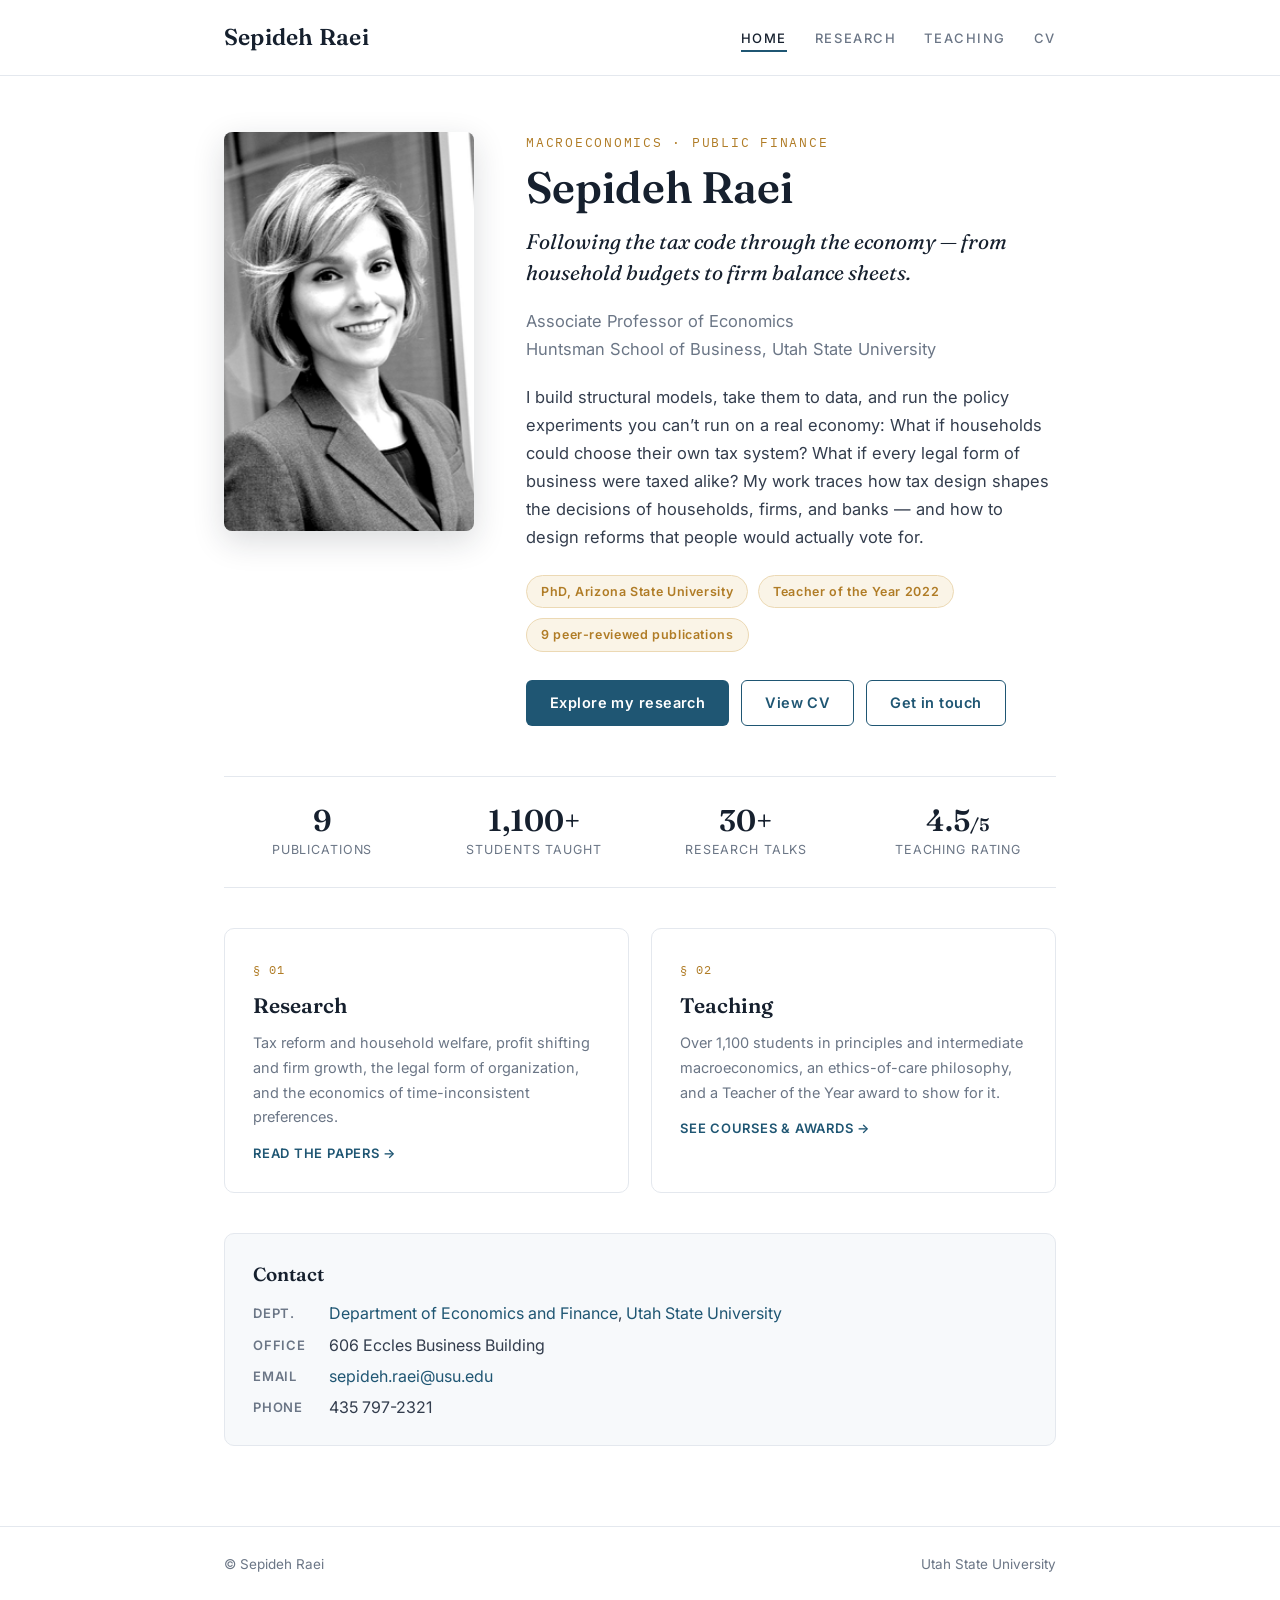
==== commit c0517185: "Build CV directly into cv.html with print-to-PDF download Full CV content (from the January 2026 PDF" ====
--- a/index.html
+++ b/index.html
@@ -52,7 +52,7 @@
 
 					<div class="cta-row">
 						<a class="button" href="research.html">Explore my research</a>
-						<a class="button ghost" href="files/cv_sepideh_raei_junuary_2026.pdf">Download CV</a>
+						<a class="button ghost" href="cv.html">View CV</a>
 						<a class="button ghost" href="mailto:sepideh.raei@usu.edu">Get in touch</a>
 					</div>
 				</div>
--- a/css/style.css
+++ b/css/style.css
@@ -717,25 +717,179 @@
 
 /* ---------- CV ---------- */
 
-.cv-card {
-  background: var(--bg-soft);
-  border: 1px solid var(--rule);
-  border-radius: 10px;
-  padding: 40px;
-  text-align: center;
-  max-width: 480px;
-  margin: 24px auto 0;
-}
-
-.cv-card p {
-  margin-bottom: 22px;
-  color: var(--muted);
+.cv-head {
+  display: flex;
+  justify-content: space-between;
+  align-items: flex-start;
+  gap: 20px;
+  flex-wrap: wrap;
+  margin-bottom: 8px;
+}
+
+.cv-head .updated {
+  font-size: 13.5px;
+  color: var(--muted);
+}
+
+.cv-section {
+  display: grid;
+  grid-template-columns: 190px 1fr;
+  gap: 10px 30px;
+  padding: 26px 0;
+  border-top: 1px solid var(--rule);
+}
+
+.cv-section > h2 {
+  font-family: var(--serif);
+  font-size: 18px;
+  font-weight: 600;
+  color: var(--ink);
+  line-height: 1.4;
+}
+
+.cv-section > div {
+  min-width: 0;
+}
+
+.cv-item {
+  margin-bottom: 14px;
+}
+
+.cv-item:last-child {
+  margin-bottom: 0;
+}
+
+.cv-item .what {
+  color: var(--ink);
+  font-weight: 500;
+}
+
+.cv-item .what em {
+  font-weight: 400;
+}
+
+.cv-item .where {
+  font-size: 14.5px;
+  color: var(--muted);
+}
+
+.cv-pub {
+  margin-bottom: 14px;
+  font-size: 15px;
+}
+
+.cv-pub:last-child {
+  margin-bottom: 0;
+}
+
+.cv-pub .t {
+  color: var(--ink);
+  font-weight: 500;
+}
+
+.cv-pub .j {
+  font-style: italic;
+}
+
+.cv-year-row {
+  display: grid;
+  grid-template-columns: 52px 1fr;
+  gap: 0 16px;
+  margin-bottom: 12px;
+  font-size: 14.5px;
+}
+
+.cv-year-row:last-child {
+  margin-bottom: 0;
+}
+
+.cv-year-row .y {
+  font-family: var(--mono);
+  font-size: 12.5px;
+  letter-spacing: 0.06em;
+  color: var(--gold);
+  padding-top: 2px;
+}
+
+.cv-plain {
+  font-size: 15px;
 }
 
 .small-note {
   font-size: 13.5px;
   color: var(--muted);
   margin-top: 18px;
+}
+
+/* ---------- Print (Download PDF renders this page) ---------- */
+
+@media print {
+  #header-wrap,
+  #footer-wrap,
+  .cv-head .cta-row,
+  .no-print {
+    display: none !important;
+  }
+
+  body {
+    font-size: 11.5px;
+    line-height: 1.5;
+    color: #000;
+  }
+
+  main {
+    padding: 0;
+    min-height: 0;
+  }
+
+  .container {
+    max-width: none;
+    padding: 0;
+  }
+
+  .page-title {
+    font-size: 24px;
+  }
+
+  .page-subtitle {
+    margin-bottom: 14px;
+    font-size: 12px;
+  }
+
+  .cv-section {
+    padding: 12px 0;
+    grid-template-columns: 150px 1fr;
+    gap: 6px 20px;
+    break-inside: avoid-page;
+  }
+
+  .cv-section.allow-break {
+    break-inside: auto;
+  }
+
+  .cv-section > h2 {
+    font-size: 13px;
+  }
+
+  .cv-item,
+  .cv-pub {
+    margin-bottom: 8px;
+  }
+
+  .cv-pub,
+  .cv-plain,
+  .cv-year-row {
+    font-size: 11.5px;
+  }
+
+  .cv-item .where {
+    font-size: 11px;
+  }
+
+  a {
+    color: #000;
+    border-bottom: none;
+  }
 }
 
 /* ---------- Footer ---------- */
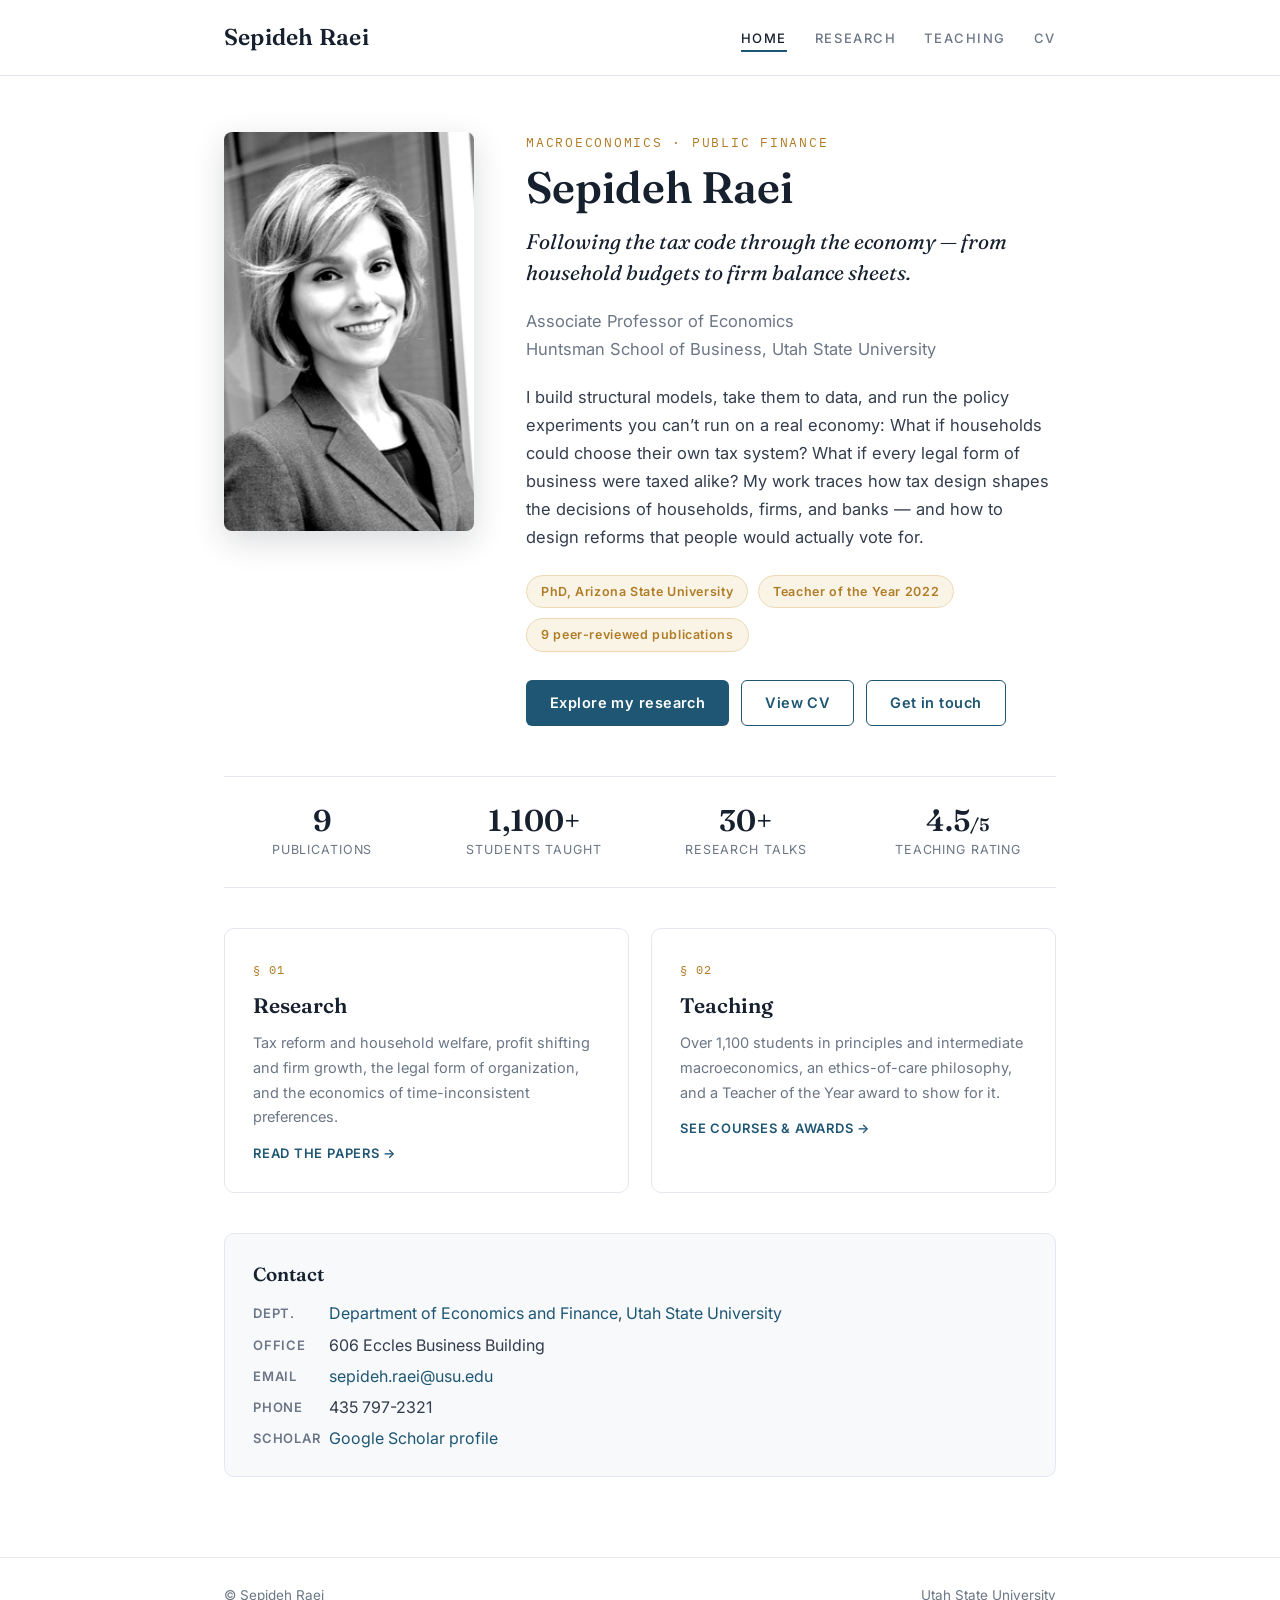
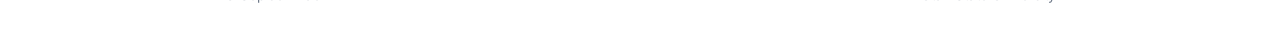
==== commit ec2c31ba: "Add Google Scholar link to contact card Co-Authored-By: Claude Fable 5 <noreply@anthropic.com>" ====
--- a/index.html
+++ b/index.html
@@ -9,6 +9,7 @@
 	<meta property="og:title" content="Sepideh Raei" />
 	<meta property="og:image" content="images/profile.png" />
 	<link href="https://fonts.googleapis.com/css2?family=Inter:wght@400;500;600&family=Fraunces:ital,opsz,wght@0,9..144,400;0,9..144,600;1,9..144,400&family=IBM+Plex+Mono:wght@400;500&display=swap" rel="stylesheet" />
+	<link rel="canonical" href="https://sepidehraei.com/" />
 	<link rel="stylesheet" href="css/style.css" />
 </head>
 <body>
@@ -59,7 +60,7 @@
 			</div>
 
 			<div class="stats">
-				<div class="stat"><div class="n">9</div><div class="l">Publications</div></div>
+				<a class="stat" href="https://scholar.google.com/citations?user=NYClwe8AAAAJ&amp;hl=en" target="_blank" rel="noopener"><div class="n">9</div><div class="l">Publications</div></a>
 				<div class="stat"><div class="n">1,100+</div><div class="l">Students taught</div></div>
 				<div class="stat"><div class="n">30+</div><div class="l">Research talks</div></div>
 				<div class="stat"><div class="n">4.5<span style="font-size:60%">/5</span></div><div class="l">Teaching rating</div></div>
@@ -91,6 +92,8 @@
 					<dd><a href="mailto:sepideh.raei@usu.edu">sepideh.raei@usu.edu</a></dd>
 					<dt>Phone</dt>
 					<dd>435 797-2321</dd>
+					<dt>Scholar</dt>
+					<dd><a href="https://scholar.google.com/citations?user=NYClwe8AAAAJ&amp;hl=en" target="_blank" rel="noopener">Google Scholar profile</a></dd>
 				</dl>
 			</div>
 		</div>
--- a/css/style.css
+++ b/css/style.css
@@ -317,6 +317,22 @@
   text-align: center;
 }
 
+a.stat {
+  display: block;
+  border-bottom: none;
+  border-radius: 8px;
+  transition: background 0.15s ease;
+}
+
+a.stat:hover {
+  background: var(--bg-soft);
+  border-bottom: none;
+}
+
+a.stat:hover .n {
+  color: var(--accent);
+}
+
 .stats .n {
   font-family: var(--serif);
   font-size: 30px;
